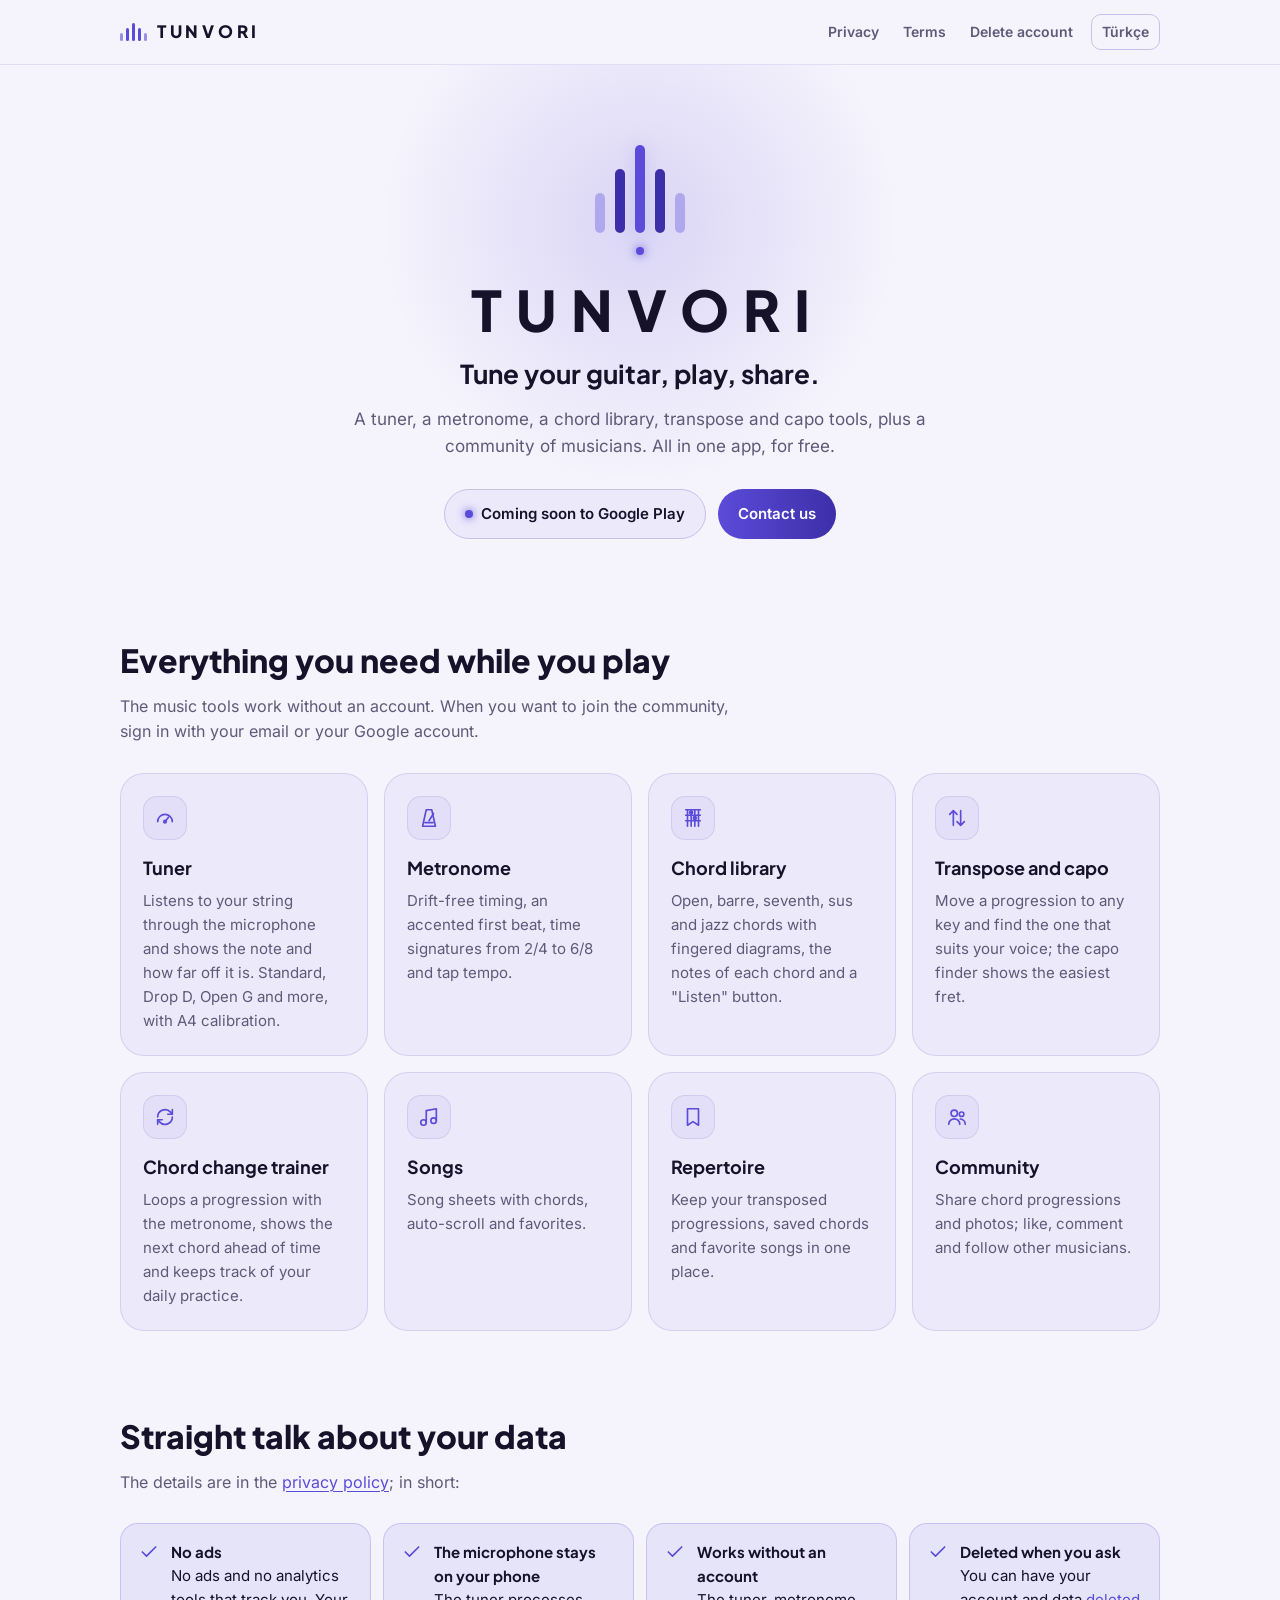
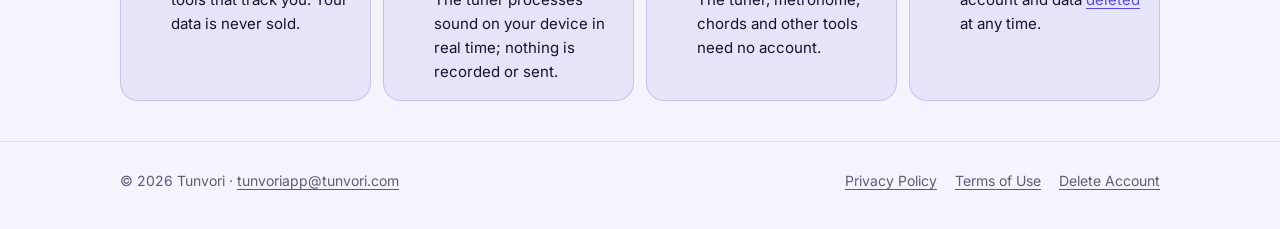
==== en/index.html @ ed009154 "tunvori.com web sitesini ekle (TR + EN) - Ana sayfa, Gizlilik Politikası ve KVKK Aydınlatma Metni, K" ====
<!doctype html>
<html lang="en">
<head>
  <meta charset="utf-8">
  <meta name="viewport" content="width=device-width, initial-scale=1">
  <title>Tunvori — Tune your guitar, play, share</title>
  <meta name="description" content="Tunvori is a free guitar app that brings a tuner, metronome, chord library, transpose and capo tools and a community of musicians together.">
  <link rel="icon" href="/assets/favicon.svg" type="image/svg+xml">
  <link rel="alternate" hreflang="tr" href="https://tunvori.com/">
  <link rel="alternate" hreflang="en" href="https://tunvori.com/en/">
  <link rel="stylesheet" href="/assets/site.css">
</head>
<body>
  <header class="topbar">
    <div class="wrap">
      <a class="brand" href="/en/" aria-label="Tunvori home">
        <span class="brand-mark" aria-hidden="true"><span></span><span></span><span></span><span></span><span></span></span>
        <span class="brand-word">TUNVORI</span>
      </a>
      <nav class="nav" aria-label="Site">
        <a href="/en/privacy">Privacy</a>
        <a href="/en/terms">Terms</a>
        <a href="/en/delete-account">Delete account</a>
        <a class="lang" href="/" hreflang="tr" lang="tr">Türkçe</a>
      </nav>
    </div>
  </header>

  <main>
    <section class="hero">
      <div class="wrap">
        <div class="mark" aria-hidden="true">
          <span class="outer"></span><span class="side"></span><span class="mid"></span><span class="side"></span><span class="outer"></span>
        </div>
        <div class="mark-dot" aria-hidden="true"></div>
        <h1 class="wordmark">TUNVORI</h1>
        <p class="tagline">Tune your guitar, play, share.</p>
        <p class="lead">A tuner, a metronome, a chord library, transpose and capo tools, plus a community of musicians. All in one app, for free.</p>
        <div class="actions">
          <span class="pill soon"><span class="dot" aria-hidden="true"></span>Coming soon to Google Play</span>
          <a class="pill primary" href="mailto:tunvoriapp@tunvori.com">Contact us</a>
        </div>
      </div>
    </section>

    <section aria-labelledby="features">
      <div class="wrap">
        <h2 class="section-title" id="features">Everything you need while you play</h2>
        <p class="section-lead">The music tools work without an account. When you want to join the community, sign in with your email or your Google account.</p>
        <div class="grid">
          <article class="card">
            <div class="icon" aria-hidden="true"><svg viewBox="0 0 24 24" fill="none" stroke="currentColor" stroke-width="1.8" stroke-linecap="round" stroke-linejoin="round"><path d="M4 16a8 8 0 0 1 16 0"/><path d="M12 16l4-5"/><circle cx="12" cy="16" r="1.4"/></svg></div>
            <h3>Tuner</h3>
            <p>Listens to your string through the microphone and shows the note and how far off it is. Standard, Drop D, Open G and more, with A4 calibration.</p>
          </article>
          <article class="card">
            <div class="icon" aria-hidden="true"><svg viewBox="0 0 24 24" fill="none" stroke="currentColor" stroke-width="1.8" stroke-linecap="round" stroke-linejoin="round"><path d="M9 3h6l4 18H5z"/><path d="M12 15l5-8"/><path d="M7.5 17h9"/></svg></div>
            <h3>Metronome</h3>
            <p>Drift-free timing, an accented first beat, time signatures from 2/4 to 6/8 and tap tempo.</p>
          </article>
          <article class="card">
            <div class="icon" aria-hidden="true"><svg viewBox="0 0 24 24" fill="none" stroke="currentColor" stroke-width="1.8" stroke-linecap="round" stroke-linejoin="round"><path d="M6 3v18M10 3v18M14 3v18M18 3v18"/><path d="M4 3h16M4 9h16M4 15h16"/><circle cx="10" cy="6" r="1.6" fill="currentColor"/><circle cx="14" cy="12" r="1.6" fill="currentColor"/></svg></div>
            <h3>Chord library</h3>
            <p>Open, barre, seventh, sus and jazz chords with fingered diagrams, the notes of each chord and a "Listen" button.</p>
          </article>
          <article class="card">
            <div class="icon" aria-hidden="true"><svg viewBox="0 0 24 24" fill="none" stroke="currentColor" stroke-width="1.8" stroke-linecap="round" stroke-linejoin="round"><path d="M8 20V4M8 4L4 8M8 4l4 4"/><path d="M16 4v16M16 20l-4-4M16 20l4-4"/></svg></div>
            <h3>Transpose and capo</h3>
            <p>Move a progression to any key and find the one that suits your voice; the capo finder shows the easiest fret.</p>
          </article>
          <article class="card">
            <div class="icon" aria-hidden="true"><svg viewBox="0 0 24 24" fill="none" stroke="currentColor" stroke-width="1.8" stroke-linecap="round" stroke-linejoin="round"><path d="M4 12a8 8 0 0 1 14-5.3L20 9"/><path d="M20 4v5h-5"/><path d="M20 12a8 8 0 0 1-14 5.3L4 15"/><path d="M4 20v-5h5"/></svg></div>
            <h3>Chord change trainer</h3>
            <p>Loops a progression with the metronome, shows the next chord ahead of time and keeps track of your daily practice.</p>
          </article>
          <article class="card">
            <div class="icon" aria-hidden="true"><svg viewBox="0 0 24 24" fill="none" stroke="currentColor" stroke-width="1.8" stroke-linecap="round" stroke-linejoin="round"><path d="M9 18V5l11-2v13"/><circle cx="6" cy="18" r="3"/><circle cx="17" cy="16" r="3"/></svg></div>
            <h3>Songs</h3>
            <p>Song sheets with chords, auto-scroll and favorites.</p>
          </article>
          <article class="card">
            <div class="icon" aria-hidden="true"><svg viewBox="0 0 24 24" fill="none" stroke="currentColor" stroke-width="1.8" stroke-linecap="round" stroke-linejoin="round"><path d="M6 3h12v18l-6-4-6 4z"/></svg></div>
            <h3>Repertoire</h3>
            <p>Keep your transposed progressions, saved chords and favorite songs in one place.</p>
          </article>
          <article class="card">
            <div class="icon" aria-hidden="true"><svg viewBox="0 0 24 24" fill="none" stroke="currentColor" stroke-width="1.8" stroke-linecap="round" stroke-linejoin="round"><circle cx="9" cy="8" r="3.5"/><path d="M3 20c0-3.3 2.7-6 6-6s6 2.7 6 6"/><circle cx="17" cy="9" r="2.5"/><path d="M15.5 14.2c3 .2 5.5 2.6 5.5 5.8"/></svg></div>
            <h3>Community</h3>
            <p>Share chord progressions and photos; like, comment and follow other musicians.</p>
          </article>
        </div>
      </div>
    </section>

    <section aria-labelledby="promise">
      <div class="wrap">
        <h2 class="section-title" id="promise">Straight talk about your data</h2>
        <p class="section-lead">The details are in the <a href="/en/privacy">privacy policy</a>; in short:</p>
        <div class="promises">
          <div class="promise">
            <svg viewBox="0 0 24 24" fill="none" stroke="currentColor" stroke-width="2" stroke-linecap="round" stroke-linejoin="round" aria-hidden="true"><path d="M20 6L9 17l-5-5"/></svg>
            <p><strong>No ads</strong>No ads and no analytics tools that track you. Your data is never sold.</p>
          </div>
          <div class="promise">
            <svg viewBox="0 0 24 24" fill="none" stroke="currentColor" stroke-width="2" stroke-linecap="round" stroke-linejoin="round" aria-hidden="true"><path d="M20 6L9 17l-5-5"/></svg>
            <p><strong>The microphone stays on your phone</strong>The tuner processes sound on your device in real time; nothing is recorded or sent.</p>
          </div>
          <div class="promise">
            <svg viewBox="0 0 24 24" fill="none" stroke="currentColor" stroke-width="2" stroke-linecap="round" stroke-linejoin="round" aria-hidden="true"><path d="M20 6L9 17l-5-5"/></svg>
            <p><strong>Works without an account</strong>The tuner, metronome, chords and other tools need no account.</p>
          </div>
          <div class="promise">
            <svg viewBox="0 0 24 24" fill="none" stroke="currentColor" stroke-width="2" stroke-linecap="round" stroke-linejoin="round" aria-hidden="true"><path d="M20 6L9 17l-5-5"/></svg>
            <p><strong>Deleted when you ask</strong>You can have your account and data <a href="/en/delete-account">deleted</a> at any time.</p>
          </div>
        </div>
      </div>
    </section>
  </main>

  <footer class="footer">
    <div class="wrap">
      <span>© 2026 Tunvori · <a href="mailto:tunvoriapp@tunvori.com">tunvoriapp@tunvori.com</a></span>
      <nav aria-label="Legal">
        <a href="/en/privacy">Privacy Policy</a>
        <a href="/en/terms">Terms of Use</a>
        <a href="/en/delete-account">Delete Account</a>
      </nav>
    </div>
  </footer>
</body>
</html>
---- assets/site.css ----
/* Tunvori web sitesi — uygulamanın Midnight Indigo paleti ve yazı tipleri (Plus Jakarta Sans + Inter). */

@font-face {
  font-family: "Inter";
  src: url("fonts/inter_regular.ttf") format("truetype");
  font-weight: 400;
  font-display: swap;
}
@font-face {
  font-family: "Inter";
  src: url("fonts/inter_semibold.ttf") format("truetype");
  font-weight: 600;
  font-display: swap;
}
@font-face {
  font-family: "Plus Jakarta Sans";
  src: url("fonts/plus_jakarta_sans_bold.ttf") format("truetype");
  font-weight: 700;
  font-display: swap;
}
@font-face {
  font-family: "Plus Jakarta Sans";
  src: url("fonts/plus_jakarta_sans_extrabold.ttf") format("truetype");
  font-weight: 800;
  font-display: swap;
}

:root {
  color-scheme: light dark;
  --bg: #f5f3fc;
  --surface: #ece9fa;
  --surface-high: #e3dff8;
  --text: #16122a;
  --muted: #5f5a78;
  --outline: #c7c0ea;
  --accent: #5b4bd9;
  --accent-deep: #3d2fa8;
  --on-accent: #ffffff;
  --bar-outer: rgba(91, 75, 217, 0.35);
  --bar-mid: #3d2fa8;
  --glow: rgba(91, 75, 217, 0.18);
  --headline: "Plus Jakarta Sans", "Inter", system-ui, sans-serif;
  --body: "Inter", system-ui, -apple-system, "Segoe UI", sans-serif;
  --radius: 24px;
  --max: 1080px;
}

@media (prefers-color-scheme: dark) {
  :root {
    --bg: #0d0b18;
    --surface: #1b162e;
    --surface-high: #231d3a;
    --text: #f3f1fa;
    --muted: #a49dc2;
    --outline: #3d3466;
    --accent: #8b7bf0;
    --accent-deep: #6c5ce7;
    --on-accent: #0d0b18;
    --bar-outer: rgba(165, 159, 194, 0.4);
    --bar-mid: #f3f1fa;
    --glow: rgba(139, 123, 240, 0.22);
  }
}

* { box-sizing: border-box; }

html { -webkit-text-size-adjust: 100%; }

body {
  margin: 0;
  background: var(--bg);
  color: var(--text);
  font-family: var(--body);
  font-size: 16px;
  line-height: 1.6;
  -webkit-font-smoothing: antialiased;
}

a { color: var(--accent); text-decoration-thickness: 1px; text-underline-offset: 3px; }
a:hover { text-decoration-thickness: 2px; }
a:focus-visible, .chip:focus-visible { outline: 2px solid var(--accent); outline-offset: 3px; border-radius: 6px; }

.wrap { width: 100%; max-width: var(--max); margin: 0 auto; padding: 0 20px; }

/* --- Üst bar --- */
.topbar {
  position: sticky;
  top: 0;
  z-index: 10;
  background: color-mix(in srgb, var(--bg) 88%, transparent);
  backdrop-filter: blur(12px);
  -webkit-backdrop-filter: blur(12px);
  border-bottom: 1px solid color-mix(in srgb, var(--outline) 45%, transparent);
}
.topbar .wrap { display: flex; align-items: center; justify-content: space-between; gap: 16px; height: 64px; }

.brand { display: inline-flex; align-items: center; gap: 10px; color: var(--text); text-decoration: none; }
.brand-word { font-family: var(--headline); font-weight: 800; font-size: 17px; letter-spacing: 0.22em; }
.brand-mark { display: flex; align-items: flex-end; gap: 3px; height: 18px; }
.brand-mark span { display: block; width: 3px; border-radius: 3px; background: var(--accent); }
.brand-mark span:nth-child(1), .brand-mark span:nth-child(5) { height: 8px; opacity: 0.6; }
.brand-mark span:nth-child(2), .brand-mark span:nth-child(4) { height: 13px; }
.brand-mark span:nth-child(3) { height: 18px; }

.nav { display: flex; align-items: center; gap: 4px; flex-wrap: wrap; justify-content: flex-end; }
.nav a { color: var(--muted); text-decoration: none; font-size: 14px; font-weight: 600; padding: 8px 10px; border-radius: 10px; }
.nav a:hover { color: var(--text); background: var(--surface); }
.nav a[aria-current="page"] { color: var(--text); }
.nav .lang { border: 1px solid var(--outline); padding: 6px 10px; margin-left: 4px; }

/* --- Giriş bölümü --- */
.hero { position: relative; overflow: hidden; padding: 72px 0 56px; text-align: center; }
.hero::before {
  content: "";
  position: absolute;
  inset: -120px 0 auto 50%;
  width: 560px;
  height: 560px;
  transform: translateX(-50%);
  background: radial-gradient(circle, var(--glow) 0%, transparent 65%);
  pointer-events: none;
}
.hero > .wrap { position: relative; }

.mark { display: flex; align-items: flex-end; justify-content: center; gap: 10px; height: 96px; margin-bottom: 14px; }
.mark span { display: block; width: 10px; border-radius: 10px; transform-origin: bottom; }
.mark .outer { height: 40px; background: var(--bar-outer); }
.mark .side { height: 64px; background: var(--bar-mid); animation: vibe 2.8s ease-in-out infinite; }
.mark .mid { height: 88px; background: var(--accent); box-shadow: 0 0 18px var(--glow); animation: vibe 3.2s ease-in-out infinite; }
.mark-dot { width: 8px; height: 8px; margin: 0 auto 24px; border-radius: 50%; background: var(--accent); box-shadow: 0 0 10px var(--accent); }

@keyframes vibe {
  0%, 100% { transform: scaleY(1); }
  50% { transform: scaleY(1.1); }
}
@media (prefers-reduced-motion: reduce) {
  .mark span { animation: none; }
}

.wordmark {
  margin: 0 0 12px;
  font-family: var(--headline);
  font-weight: 800;
  font-size: clamp(36px, 8vw, 56px);
  letter-spacing: 0.25em;
  padding-left: 0.25em;
  line-height: 1.1;
}
.tagline { margin: 0 0 12px; font-family: var(--headline); font-weight: 700; font-size: clamp(20px, 4vw, 26px); }
.lead { max-width: 620px; margin: 0 auto 28px; color: var(--muted); font-size: 17px; }

.actions { display: flex; flex-wrap: wrap; justify-content: center; gap: 12px; }
.pill {
  display: inline-flex;
  align-items: center;
  gap: 8px;
  padding: 12px 20px;
  border-radius: 999px;
  font-weight: 600;
  font-size: 15px;
  text-decoration: none;
}
.pill.soon { background: var(--surface); border: 1px solid var(--outline); color: var(--text); }
.pill.soon .dot { width: 8px; height: 8px; border-radius: 50%; background: var(--accent); box-shadow: 0 0 8px var(--accent); }
.pill.primary { background: linear-gradient(90deg, var(--accent), var(--accent-deep)); color: var(--on-accent); }

/* --- Bölümler --- */
section { padding: 40px 0; }
.section-title { margin: 0 0 8px; font-family: var(--headline); font-weight: 800; font-size: clamp(24px, 4vw, 32px); }
.section-lead { margin: 0 0 28px; color: var(--muted); max-width: 640px; }

.grid { display: grid; grid-template-columns: 1fr; gap: 16px; }
@media (min-width: 560px) { .grid { grid-template-columns: repeat(2, 1fr); } }
@media (min-width: 960px) { .grid { grid-template-columns: repeat(4, 1fr); } }
.card {
  background: var(--surface);
  border: 1px solid color-mix(in srgb, var(--outline) 60%, transparent);
  border-radius: var(--radius);
  padding: 22px;
}
.card h3 { margin: 14px 0 6px; font-family: var(--headline); font-weight: 700; font-size: 18px; }
.card p { margin: 0; color: var(--muted); font-size: 15px; }
.icon {
  display: grid;
  place-items: center;
  width: 44px;
  height: 44px;
  border-radius: 14px;
  background: var(--surface-high);
  border: 1px solid color-mix(in srgb, var(--outline) 60%, transparent);
  color: var(--accent);
}
.icon svg { width: 22px; height: 22px; }

.promises { display: grid; grid-template-columns: 1fr; gap: 12px; }
@media (min-width: 560px) { .promises { grid-template-columns: repeat(2, 1fr); } }
@media (min-width: 1000px) { .promises { grid-template-columns: repeat(4, 1fr); } }
.promise { display: flex; gap: 12px; align-items: flex-start; padding: 16px 18px; border-radius: 18px; background: color-mix(in srgb, var(--accent) 9%, transparent); border: 1px solid color-mix(in srgb, var(--accent) 22%, transparent); }
.promise svg { flex: none; width: 20px; height: 20px; margin-top: 2px; color: var(--accent); }
.promise p { margin: 0; font-size: 15px; }
.promise strong { display: block; font-family: var(--headline); }

/* --- Hukuki sayfalar --- */
.doc { max-width: 760px; margin: 0 auto; padding: 48px 20px 64px; }
.doc h1 { margin: 0 0 8px; font-family: var(--headline); font-weight: 800; font-size: clamp(28px, 5vw, 38px); line-height: 1.2; }
.doc .meta { margin: 0 0 28px; color: var(--muted); font-size: 14px; }
.doc h2 { margin: 36px 0 10px; font-family: var(--headline); font-weight: 700; font-size: 21px; }
.doc h3 { margin: 22px 0 6px; font-size: 16px; font-weight: 600; }
.doc p, .doc li { color: color-mix(in srgb, var(--text) 88%, var(--muted)); }
.doc ul, .doc ol { padding-left: 22px; }
.doc li { margin: 6px 0; }
.note {
  margin: 20px 0;
  padding: 16px 18px;
  border-radius: 18px;
  background: var(--surface);
  border: 1px solid color-mix(in srgb, var(--outline) 60%, transparent);
}
.note p { margin: 0; }
.note p + p { margin-top: 8px; }
.doc .steps { counter-reset: step; list-style: none; padding: 0; }
.steps li { counter-increment: step; position: relative; padding-left: 44px; margin: 14px 0; }
.steps li::before {
  content: counter(step);
  position: absolute;
  left: 0;
  top: 0;
  width: 30px;
  height: 30px;
  border-radius: 50%;
  display: grid;
  place-items: center;
  background: var(--accent);
  color: var(--on-accent);
  font-weight: 600;
  font-size: 14px;
}
.table-wrap { overflow-x: auto; }
table { width: 100%; border-collapse: collapse; font-size: 15px; }
th, td { text-align: left; vertical-align: top; padding: 10px 12px; border-bottom: 1px solid color-mix(in srgb, var(--outline) 60%, transparent); }
th { font-family: var(--headline); font-weight: 700; }

/* --- Alt bilgi --- */
.footer { border-top: 1px solid color-mix(in srgb, var(--outline) 45%, transparent); padding: 28px 0 36px; color: var(--muted); font-size: 14px; }
.footer .wrap { display: flex; flex-wrap: wrap; gap: 12px 24px; align-items: center; justify-content: space-between; }
.footer nav { display: flex; flex-wrap: wrap; gap: 8px 18px; }
.footer a { color: var(--muted); }
.footer a:hover { color: var(--text); }

@media (max-width: 560px) {
  .topbar .wrap { height: auto; padding-top: 10px; padding-bottom: 10px; flex-wrap: wrap; }
  .nav a { padding: 6px 8px; font-size: 13px; }
  .hero { padding: 48px 0 40px; }
}
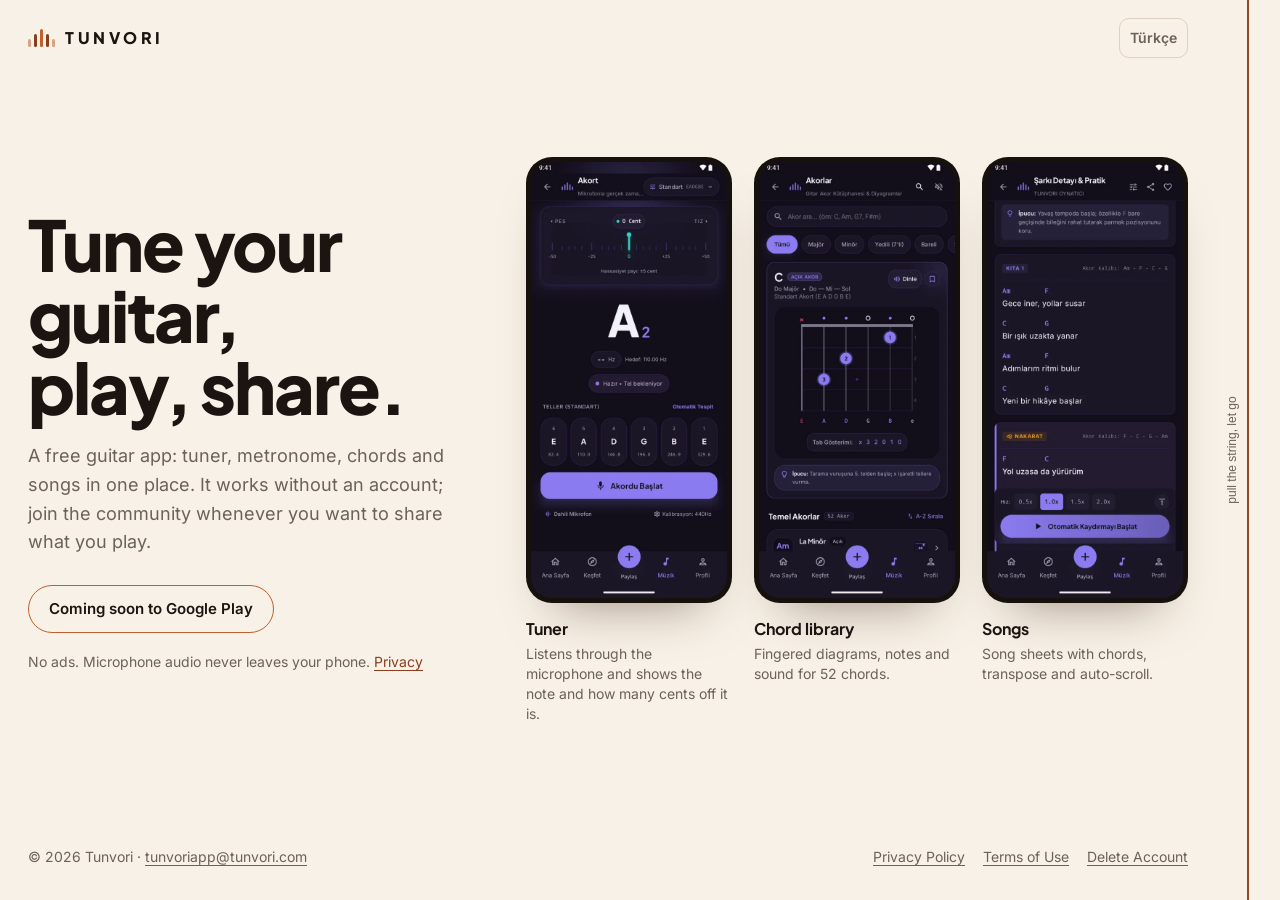
==== commit bfc631aa: "Siteyi güncelle: sade ana sayfa ve gitar teli tema anahtarı" ====
--- a/en/index.html
+++ b/en/index.html
@@ -4,118 +4,54 @@
   <meta charset="utf-8">
   <meta name="viewport" content="width=device-width, initial-scale=1">
   <title>Tunvori — Tune your guitar, play, share</title>
-  <meta name="description" content="Tunvori is a free guitar app that brings a tuner, metronome, chord library, transpose and capo tools and a community of musicians together.">
+  <meta name="description" content="Tunvori is a free guitar app that brings a tuner, metronome, chord library and songs together with a community of musicians.">
+  <meta name="theme-color" content="#f7f1e7">
   <link rel="icon" href="/assets/favicon.svg" type="image/svg+xml">
   <link rel="alternate" hreflang="tr" href="https://tunvori.com/">
   <link rel="alternate" hreflang="en" href="https://tunvori.com/en/">
   <link rel="stylesheet" href="/assets/site.css">
+  <script src="/assets/site.js"></script>
 </head>
-<body>
+<body class="home">
   <header class="topbar">
     <div class="wrap">
       <a class="brand" href="/en/" aria-label="Tunvori home">
         <span class="brand-mark" aria-hidden="true"><span></span><span></span><span></span><span></span><span></span></span>
         <span class="brand-word">TUNVORI</span>
       </a>
-      <nav class="nav" aria-label="Site">
-        <a href="/en/privacy">Privacy</a>
-        <a href="/en/terms">Terms</a>
-        <a href="/en/delete-account">Delete account</a>
+      <nav class="nav" aria-label="Language">
         <a class="lang" href="/" hreflang="tr" lang="tr">Türkçe</a>
       </nav>
     </div>
   </header>
 
   <main>
-    <section class="hero">
-      <div class="wrap">
-        <div class="mark" aria-hidden="true">
-          <span class="outer"></span><span class="side"></span><span class="mid"></span><span class="side"></span><span class="outer"></span>
-        </div>
-        <div class="mark-dot" aria-hidden="true"></div>
-        <h1 class="wordmark">TUNVORI</h1>
-        <p class="tagline">Tune your guitar, play, share.</p>
-        <p class="lead">A tuner, a metronome, a chord library, transpose and capo tools, plus a community of musicians. All in one app, for free.</p>
-        <div class="actions">
-          <span class="pill soon"><span class="dot" aria-hidden="true"></span>Coming soon to Google Play</span>
-          <a class="pill primary" href="mailto:tunvoriapp@tunvori.com">Contact us</a>
-        </div>
+    <div class="wrap hero">
+      <div>
+        <h1>Tune your guitar, play, share.</h1>
+        <p class="lead">A free guitar app: tuner, metronome, chords and songs in one place. It works without an account; join the community whenever you want to share what you play.</p>
+        <p class="soon">Coming soon to Google Play</p>
+        <p class="fine">No ads. Microphone audio never leaves your phone. <a href="/en/privacy">Privacy</a></p>
       </div>
-    </section>
 
-    <section aria-labelledby="features">
-      <div class="wrap">
-        <h2 class="section-title" id="features">Everything you need while you play</h2>
-        <p class="section-lead">The music tools work without an account. When you want to join the community, sign in with your email or your Google account.</p>
-        <div class="grid">
-          <article class="card">
-            <div class="icon" aria-hidden="true"><svg viewBox="0 0 24 24" fill="none" stroke="currentColor" stroke-width="1.8" stroke-linecap="round" stroke-linejoin="round"><path d="M4 16a8 8 0 0 1 16 0"/><path d="M12 16l4-5"/><circle cx="12" cy="16" r="1.4"/></svg></div>
-            <h3>Tuner</h3>
-            <p>Listens to your string through the microphone and shows the note and how far off it is. Standard, Drop D, Open G and more, with A4 calibration.</p>
-          </article>
-          <article class="card">
-            <div class="icon" aria-hidden="true"><svg viewBox="0 0 24 24" fill="none" stroke="currentColor" stroke-width="1.8" stroke-linecap="round" stroke-linejoin="round"><path d="M9 3h6l4 18H5z"/><path d="M12 15l5-8"/><path d="M7.5 17h9"/></svg></div>
-            <h3>Metronome</h3>
-            <p>Drift-free timing, an accented first beat, time signatures from 2/4 to 6/8 and tap tempo.</p>
-          </article>
-          <article class="card">
-            <div class="icon" aria-hidden="true"><svg viewBox="0 0 24 24" fill="none" stroke="currentColor" stroke-width="1.8" stroke-linecap="round" stroke-linejoin="round"><path d="M6 3v18M10 3v18M14 3v18M18 3v18"/><path d="M4 3h16M4 9h16M4 15h16"/><circle cx="10" cy="6" r="1.6" fill="currentColor"/><circle cx="14" cy="12" r="1.6" fill="currentColor"/></svg></div>
-            <h3>Chord library</h3>
-            <p>Open, barre, seventh, sus and jazz chords with fingered diagrams, the notes of each chord and a "Listen" button.</p>
-          </article>
-          <article class="card">
-            <div class="icon" aria-hidden="true"><svg viewBox="0 0 24 24" fill="none" stroke="currentColor" stroke-width="1.8" stroke-linecap="round" stroke-linejoin="round"><path d="M8 20V4M8 4L4 8M8 4l4 4"/><path d="M16 4v16M16 20l-4-4M16 20l4-4"/></svg></div>
-            <h3>Transpose and capo</h3>
-            <p>Move a progression to any key and find the one that suits your voice; the capo finder shows the easiest fret.</p>
-          </article>
-          <article class="card">
-            <div class="icon" aria-hidden="true"><svg viewBox="0 0 24 24" fill="none" stroke="currentColor" stroke-width="1.8" stroke-linecap="round" stroke-linejoin="round"><path d="M4 12a8 8 0 0 1 14-5.3L20 9"/><path d="M20 4v5h-5"/><path d="M20 12a8 8 0 0 1-14 5.3L4 15"/><path d="M4 20v-5h5"/></svg></div>
-            <h3>Chord change trainer</h3>
-            <p>Loops a progression with the metronome, shows the next chord ahead of time and keeps track of your daily practice.</p>
-          </article>
-          <article class="card">
-            <div class="icon" aria-hidden="true"><svg viewBox="0 0 24 24" fill="none" stroke="currentColor" stroke-width="1.8" stroke-linecap="round" stroke-linejoin="round"><path d="M9 18V5l11-2v13"/><circle cx="6" cy="18" r="3"/><circle cx="17" cy="16" r="3"/></svg></div>
-            <h3>Songs</h3>
-            <p>Song sheets with chords, auto-scroll and favorites.</p>
-          </article>
-          <article class="card">
-            <div class="icon" aria-hidden="true"><svg viewBox="0 0 24 24" fill="none" stroke="currentColor" stroke-width="1.8" stroke-linecap="round" stroke-linejoin="round"><path d="M6 3h12v18l-6-4-6 4z"/></svg></div>
-            <h3>Repertoire</h3>
-            <p>Keep your transposed progressions, saved chords and favorite songs in one place.</p>
-          </article>
-          <article class="card">
-            <div class="icon" aria-hidden="true"><svg viewBox="0 0 24 24" fill="none" stroke="currentColor" stroke-width="1.8" stroke-linecap="round" stroke-linejoin="round"><circle cx="9" cy="8" r="3.5"/><path d="M3 20c0-3.3 2.7-6 6-6s6 2.7 6 6"/><circle cx="17" cy="9" r="2.5"/><path d="M15.5 14.2c3 .2 5.5 2.6 5.5 5.8"/></svg></div>
-            <h3>Community</h3>
-            <p>Share chord progressions and photos; like, comment and follow other musicians.</p>
-          </article>
-        </div>
-      </div>
-    </section>
-
-    <section aria-labelledby="promise">
-      <div class="wrap">
-        <h2 class="section-title" id="promise">Straight talk about your data</h2>
-        <p class="section-lead">The details are in the <a href="/en/privacy">privacy policy</a>; in short:</p>
-        <div class="promises">
-          <div class="promise">
-            <svg viewBox="0 0 24 24" fill="none" stroke="currentColor" stroke-width="2" stroke-linecap="round" stroke-linejoin="round" aria-hidden="true"><path d="M20 6L9 17l-5-5"/></svg>
-            <p><strong>No ads</strong>No ads and no analytics tools that track you. Your data is never sold.</p>
-          </div>
-          <div class="promise">
-            <svg viewBox="0 0 24 24" fill="none" stroke="currentColor" stroke-width="2" stroke-linecap="round" stroke-linejoin="round" aria-hidden="true"><path d="M20 6L9 17l-5-5"/></svg>
-            <p><strong>The microphone stays on your phone</strong>The tuner processes sound on your device in real time; nothing is recorded or sent.</p>
-          </div>
-          <div class="promise">
-            <svg viewBox="0 0 24 24" fill="none" stroke="currentColor" stroke-width="2" stroke-linecap="round" stroke-linejoin="round" aria-hidden="true"><path d="M20 6L9 17l-5-5"/></svg>
-            <p><strong>Works without an account</strong>The tuner, metronome, chords and other tools need no account.</p>
-          </div>
-          <div class="promise">
-            <svg viewBox="0 0 24 24" fill="none" stroke="currentColor" stroke-width="2" stroke-linecap="round" stroke-linejoin="round" aria-hidden="true"><path d="M20 6L9 17l-5-5"/></svg>
-            <p><strong>Deleted when you ask</strong>You can have your account and data <a href="/en/delete-account">deleted</a> at any time.</p>
-          </div>
-        </div>
-      </div>
-    </section>
+      <ul class="shots" aria-label="Features">
+        <li class="shot">
+          <div class="phone"><img src="/assets/screens/tuner.webp" width="540" height="1200" alt="Tunvori tuner screen: the note A2 on a ±50 cent scale"></div>
+          <h2>Tuner</h2>
+          <p>Listens through the microphone and shows the note and how many cents off it is.</p>
+        </li>
+        <li class="shot">
+          <div class="phone"><img src="/assets/screens/chords.webp" width="540" height="1200" alt="Tunvori chord library: the fingering diagram of C major"></div>
+          <h2>Chord library</h2>
+          <p>Fingered diagrams, notes and sound for 52 chords.</p>
+        </li>
+        <li class="shot">
+          <div class="phone"><img src="/assets/screens/song.webp" width="540" height="1200" alt="Tunvori song sheet: chords above the lyrics and auto-scroll"></div>
+          <h2>Songs</h2>
+          <p>Song sheets with chords, transpose and auto-scroll.</p>
+        </li>
+      </ul>
+    </div>
   </main>
 
   <footer class="footer">
--- a/assets/site.css
+++ b/assets/site.css
@@ -1,4 +1,5 @@
-/* Tunvori web sitesi — uygulamanın Midnight Indigo paleti ve yazı tipleri (Plus Jakarta Sans + Inter). */
+/* Tunvori web sitesi: uygulamanın Sunburst (açık) ve Midnight Indigo (koyu) paletleri,
+   Plus Jakarta Sans (başlık) ve Inter (metin). Değerler theme/TunvoriPalette.kt ile aynıdır. */
 
 @font-face {
   font-family: "Inter";
@@ -25,41 +26,69 @@
   font-display: swap;
 }
 
+/* Sunburst açık */
 :root {
-  color-scheme: light dark;
-  --bg: #f5f3fc;
-  --surface: #ece9fa;
-  --surface-high: #e3dff8;
-  --text: #16122a;
-  --muted: #5f5a78;
-  --outline: #c7c0ea;
-  --accent: #5b4bd9;
-  --accent-deep: #3d2fa8;
-  --on-accent: #ffffff;
-  --bar-outer: rgba(91, 75, 217, 0.35);
-  --bar-mid: #3d2fa8;
-  --glow: rgba(91, 75, 217, 0.18);
+  color-scheme: light;
+  --bg: #f7f1e7;
+  --surface: #efe8dc;
+  --surface-high: #e7dfd1;
+  --text: #1c1410;
+  --muted: #6b6258;
+  --line: #ddd2bf;
+  --accent: #c1602c;
+  --accent-deep: #8a3f1c;
+  --on-accent: #fffdf9;
+  --link: #8a3f1c;
+  --bar-mid: #8a3f1c;
+  --string: #8a4a26;
+  --frame: #17110d;
+  --frame-shadow: 0 30px 50px -30px rgba(70, 38, 18, 0.5);
   --headline: "Plus Jakarta Sans", "Inter", system-ui, sans-serif;
   --body: "Inter", system-ui, -apple-system, "Segoe UI", sans-serif;
-  --radius: 24px;
-  --max: 1080px;
-}
-
+  --max: 1200px;
+  --zone: 64px;
+}
+
+/* Midnight Indigo koyu: sistem koyuysa (seçim yapılmadıysa) ya da kullanıcı seçtiyse */
 @media (prefers-color-scheme: dark) {
-  :root {
-    --bg: #0d0b18;
-    --surface: #1b162e;
-    --surface-high: #231d3a;
+  :root:not([data-theme="light"]) {
+    color-scheme: dark;
+    --bg: #120e1a;
+    --surface: #1b1626;
+    --surface-high: #231d31;
     --text: #f3f1fa;
-    --muted: #a49dc2;
-    --outline: #3d3466;
+    --muted: #a9a4ba;
+    --line: #2c2541;
     --accent: #8b7bf0;
-    --accent-deep: #6c5ce7;
-    --on-accent: #0d0b18;
-    --bar-outer: rgba(165, 159, 194, 0.4);
+    --accent-deep: #4b3fa0;
+    --on-accent: #120e1a;
+    --link: #a99df5;
     --bar-mid: #f3f1fa;
-    --glow: rgba(139, 123, 240, 0.22);
+    --string: #cbc4e6;
+    --frame: #050409;
+    --frame-shadow: 0 0 0 1px rgba(243, 241, 250, 0.07);
   }
+}
+:root[data-theme="dark"] {
+  color-scheme: dark;
+  --bg: #120e1a;
+  --surface: #1b1626;
+  --surface-high: #231d31;
+  --text: #f3f1fa;
+  --muted: #a9a4ba;
+  --line: #2c2541;
+  --accent: #8b7bf0;
+  --accent-deep: #4b3fa0;
+  --on-accent: #120e1a;
+  --link: #a99df5;
+  --bar-mid: #f3f1fa;
+  --string: #cbc4e6;
+  --frame: #050409;
+  --frame-shadow: 0 0 0 1px rgba(243, 241, 250, 0.07);
+}
+
+@media (max-width: 640px) {
+  :root { --zone: 44px; }
 }
 
 * { box-sizing: border-box; }
@@ -76,133 +105,109 @@
   -webkit-font-smoothing: antialiased;
 }
 
-a { color: var(--accent); text-decoration-thickness: 1px; text-underline-offset: 3px; }
+/* Gitar teli sağ kenarda durur; içerik onun altına girmez. */
+.js body { padding-right: var(--zone); }
+
+/* Tema değişirken renkler yumuşakça geçer (site.js sınıfı kısa süreliğine ekler). */
+.theme-shift body,
+.theme-shift body * {
+  transition: background-color 0.5s ease, color 0.5s ease, border-color 0.5s ease, stroke 0.5s ease, box-shadow 0.5s ease;
+}
+
+::selection { background: color-mix(in srgb, var(--accent) 30%, transparent); }
+
+a { color: var(--link); text-decoration-thickness: 1px; text-underline-offset: 3px; }
 a:hover { text-decoration-thickness: 2px; }
-a:focus-visible, .chip:focus-visible { outline: 2px solid var(--accent); outline-offset: 3px; border-radius: 6px; }
+a:focus-visible { outline: 2px solid var(--accent); outline-offset: 3px; border-radius: 6px; }
 
 .wrap { width: 100%; max-width: var(--max); margin: 0 auto; padding: 0 20px; }
 
 /* --- Üst bar --- */
-.topbar {
-  position: sticky;
-  top: 0;
-  z-index: 10;
-  background: color-mix(in srgb, var(--bg) 88%, transparent);
-  backdrop-filter: blur(12px);
-  -webkit-backdrop-filter: blur(12px);
-  border-bottom: 1px solid color-mix(in srgb, var(--outline) 45%, transparent);
-}
-.topbar .wrap { display: flex; align-items: center; justify-content: space-between; gap: 16px; height: 64px; }
+.topbar .wrap { display: flex; align-items: center; justify-content: space-between; gap: 16px; min-height: 76px; }
 
 .brand { display: inline-flex; align-items: center; gap: 10px; color: var(--text); text-decoration: none; }
-.brand-word { font-family: var(--headline); font-weight: 800; font-size: 17px; letter-spacing: 0.22em; }
+.brand-word { font-family: var(--headline); font-weight: 800; font-size: 16px; letter-spacing: 0.22em; }
 .brand-mark { display: flex; align-items: flex-end; gap: 3px; height: 18px; }
 .brand-mark span { display: block; width: 3px; border-radius: 3px; background: var(--accent); }
-.brand-mark span:nth-child(1), .brand-mark span:nth-child(5) { height: 8px; opacity: 0.6; }
-.brand-mark span:nth-child(2), .brand-mark span:nth-child(4) { height: 13px; }
+.brand-mark span:nth-child(1), .brand-mark span:nth-child(5) { height: 8px; opacity: 0.55; }
+.brand-mark span:nth-child(2), .brand-mark span:nth-child(4) { height: 13px; background: var(--bar-mid); }
 .brand-mark span:nth-child(3) { height: 18px; }
 
-.nav { display: flex; align-items: center; gap: 4px; flex-wrap: wrap; justify-content: flex-end; }
+.nav { display: flex; align-items: center; gap: 2px; flex-wrap: wrap; justify-content: flex-end; }
 .nav a { color: var(--muted); text-decoration: none; font-size: 14px; font-weight: 600; padding: 8px 10px; border-radius: 10px; }
-.nav a:hover { color: var(--text); background: var(--surface); }
-.nav a[aria-current="page"] { color: var(--text); }
-.nav .lang { border: 1px solid var(--outline); padding: 6px 10px; margin-left: 4px; }
-
-/* --- Giriş bölümü --- */
-.hero { position: relative; overflow: hidden; padding: 72px 0 56px; text-align: center; }
-.hero::before {
-  content: "";
-  position: absolute;
-  inset: -120px 0 auto 50%;
-  width: 560px;
-  height: 560px;
-  transform: translateX(-50%);
-  background: radial-gradient(circle, var(--glow) 0%, transparent 65%);
-  pointer-events: none;
-}
-.hero > .wrap { position: relative; }
-
-.mark { display: flex; align-items: flex-end; justify-content: center; gap: 10px; height: 96px; margin-bottom: 14px; }
-.mark span { display: block; width: 10px; border-radius: 10px; transform-origin: bottom; }
-.mark .outer { height: 40px; background: var(--bar-outer); }
-.mark .side { height: 64px; background: var(--bar-mid); animation: vibe 2.8s ease-in-out infinite; }
-.mark .mid { height: 88px; background: var(--accent); box-shadow: 0 0 18px var(--glow); animation: vibe 3.2s ease-in-out infinite; }
-.mark-dot { width: 8px; height: 8px; margin: 0 auto 24px; border-radius: 50%; background: var(--accent); box-shadow: 0 0 10px var(--accent); }
-
-@keyframes vibe {
-  0%, 100% { transform: scaleY(1); }
-  50% { transform: scaleY(1.1); }
-}
-@media (prefers-reduced-motion: reduce) {
-  .mark span { animation: none; }
-}
-
-.wordmark {
-  margin: 0 0 12px;
+.nav a:hover, .nav a[aria-current="page"] { color: var(--text); }
+.nav .lang { margin-left: 6px; border: 1px solid var(--line); }
+
+/* --- Ana sayfa --- */
+.home { display: flex; flex-direction: column; min-height: 100vh; min-height: 100svh; }
+.home main { flex: 1; display: flex; align-items: center; padding: 24px 0 40px; }
+
+.hero {
+  display: grid;
+  grid-template-columns: minmax(0, 0.8fr) minmax(0, 1.2fr);
+  gap: 56px;
+  align-items: center;
+}
+
+.hero h1 {
+  margin: 0 0 20px;
   font-family: var(--headline);
   font-weight: 800;
-  font-size: clamp(36px, 8vw, 56px);
-  letter-spacing: 0.25em;
-  padding-left: 0.25em;
-  line-height: 1.1;
-}
-.tagline { margin: 0 0 12px; font-family: var(--headline); font-weight: 700; font-size: clamp(20px, 4vw, 26px); }
-.lead { max-width: 620px; margin: 0 auto 28px; color: var(--muted); font-size: 17px; }
-
-.actions { display: flex; flex-wrap: wrap; justify-content: center; gap: 12px; }
-.pill {
-  display: inline-flex;
-  align-items: center;
-  gap: 8px;
-  padding: 12px 20px;
+  font-size: clamp(40px, 5.6vw, 70px);
+  line-height: 1.02;
+  letter-spacing: -0.03em;
+  text-wrap: balance;
+}
+.nowrap { white-space: nowrap; }
+.lead { margin: 0 0 28px; max-width: 30em; color: var(--muted); font-size: 18px; }
+
+.soon {
+  display: inline-block;
+  margin: 0;
+  padding: 11px 20px;
   border-radius: 999px;
+  border: 1.5px solid var(--accent);
   font-weight: 600;
   font-size: 15px;
-  text-decoration: none;
-}
-.pill.soon { background: var(--surface); border: 1px solid var(--outline); color: var(--text); }
-.pill.soon .dot { width: 8px; height: 8px; border-radius: 50%; background: var(--accent); box-shadow: 0 0 8px var(--accent); }
-.pill.primary { background: linear-gradient(90deg, var(--accent), var(--accent-deep)); color: var(--on-accent); }
-
-/* --- Bölümler --- */
-section { padding: 40px 0; }
-.section-title { margin: 0 0 8px; font-family: var(--headline); font-weight: 800; font-size: clamp(24px, 4vw, 32px); }
-.section-lead { margin: 0 0 28px; color: var(--muted); max-width: 640px; }
-
-.grid { display: grid; grid-template-columns: 1fr; gap: 16px; }
-@media (min-width: 560px) { .grid { grid-template-columns: repeat(2, 1fr); } }
-@media (min-width: 960px) { .grid { grid-template-columns: repeat(4, 1fr); } }
-.card {
-  background: var(--surface);
-  border: 1px solid color-mix(in srgb, var(--outline) 60%, transparent);
-  border-radius: var(--radius);
-  padding: 22px;
-}
-.card h3 { margin: 14px 0 6px; font-family: var(--headline); font-weight: 700; font-size: 18px; }
-.card p { margin: 0; color: var(--muted); font-size: 15px; }
-.icon {
+}
+.fine { margin: 18px 0 0; color: var(--muted); font-size: 14px; }
+
+.shots {
   display: grid;
-  place-items: center;
-  width: 44px;
-  height: 44px;
-  border-radius: 14px;
-  background: var(--surface-high);
-  border: 1px solid color-mix(in srgb, var(--outline) 60%, transparent);
-  color: var(--accent);
-}
-.icon svg { width: 22px; height: 22px; }
-
-.promises { display: grid; grid-template-columns: 1fr; gap: 12px; }
-@media (min-width: 560px) { .promises { grid-template-columns: repeat(2, 1fr); } }
-@media (min-width: 1000px) { .promises { grid-template-columns: repeat(4, 1fr); } }
-.promise { display: flex; gap: 12px; align-items: flex-start; padding: 16px 18px; border-radius: 18px; background: color-mix(in srgb, var(--accent) 9%, transparent); border: 1px solid color-mix(in srgb, var(--accent) 22%, transparent); }
-.promise svg { flex: none; width: 20px; height: 20px; margin-top: 2px; color: var(--accent); }
-.promise p { margin: 0; font-size: 15px; }
-.promise strong { display: block; font-family: var(--headline); }
+  grid-template-columns: repeat(3, minmax(0, 1fr));
+  gap: 22px;
+  margin: 0;
+  padding: 0;
+  list-style: none;
+}
+/* Telefonlar ekranın yüksekliğine sığar: alçak dizüstü ekranlarında da tek ekran. */
+.shot { max-width: calc(56vh * 0.45); max-width: calc(56svh * 0.45); justify-self: center; }
+.phone { padding: 5px; border-radius: 26px; background: var(--frame); box-shadow: var(--frame-shadow); }
+.phone img { display: block; width: 100%; height: auto; border-radius: 21px; }
+.shot h2 { margin: 16px 0 4px; font-family: var(--headline); font-weight: 700; font-size: 16px; line-height: 1.3; }
+.shot p { margin: 0; color: var(--muted); font-size: 14px; line-height: 1.45; }
+
+@media (max-width: 860px) {
+  .home main { align-items: flex-start; padding-top: 12px; }
+  .hero { grid-template-columns: minmax(0, 1fr); gap: 36px; }
+  .lead { font-size: 17px; }
+  .shots {
+    display: flex;
+    gap: 14px;
+    margin: 0 -20px;
+    padding: 4px 20px 8px;
+    overflow-x: auto;
+    scroll-snap-type: x mandatory;
+    scroll-padding: 0 20px;
+    scrollbar-width: none;
+  }
+  .shots::-webkit-scrollbar { display: none; }
+  .shot { flex: 0 0 min(58%, 240px); max-width: none; scroll-snap-align: start; }
+}
 
 /* --- Hukuki sayfalar --- */
-.doc { max-width: 760px; margin: 0 auto; padding: 48px 20px 64px; }
-.doc h1 { margin: 0 0 8px; font-family: var(--headline); font-weight: 800; font-size: clamp(28px, 5vw, 38px); line-height: 1.2; }
+.doc { max-width: 760px; margin: 0 auto; padding: 40px 20px 64px; }
+.doc h1 { margin: 0 0 8px; font-family: var(--headline); font-weight: 800; font-size: clamp(28px, 5vw, 38px); line-height: 1.2; letter-spacing: -0.015em; }
 .doc .meta { margin: 0 0 28px; color: var(--muted); font-size: 14px; }
 .doc h2 { margin: 36px 0 10px; font-family: var(--headline); font-weight: 700; font-size: 21px; }
 .doc h3 { margin: 22px 0 6px; font-size: 16px; font-weight: 600; }
@@ -212,9 +217,9 @@
 .note {
   margin: 20px 0;
   padding: 16px 18px;
-  border-radius: 18px;
+  border-radius: 16px;
   background: var(--surface);
-  border: 1px solid color-mix(in srgb, var(--outline) 60%, transparent);
+  border: 1px solid var(--line);
 }
 .note p { margin: 0; }
 .note p + p { margin-top: 8px; }
@@ -237,18 +242,101 @@
 }
 .table-wrap { overflow-x: auto; }
 table { width: 100%; border-collapse: collapse; font-size: 15px; }
-th, td { text-align: left; vertical-align: top; padding: 10px 12px; border-bottom: 1px solid color-mix(in srgb, var(--outline) 60%, transparent); }
+th, td { text-align: left; vertical-align: top; padding: 10px 12px; border-bottom: 1px solid var(--line); }
 th { font-family: var(--headline); font-weight: 700; }
 
 /* --- Alt bilgi --- */
-.footer { border-top: 1px solid color-mix(in srgb, var(--outline) 45%, transparent); padding: 28px 0 36px; color: var(--muted); font-size: 14px; }
-.footer .wrap { display: flex; flex-wrap: wrap; gap: 12px 24px; align-items: center; justify-content: space-between; }
+.footer { padding: 24px 0 32px; color: var(--muted); font-size: 14px; }
+.doc + .footer { border-top: 1px solid var(--line); }
+.footer .wrap { display: flex; flex-wrap: wrap; gap: 10px 24px; align-items: center; justify-content: space-between; }
 .footer nav { display: flex; flex-wrap: wrap; gap: 8px 18px; }
 .footer a { color: var(--muted); }
 .footer a:hover { color: var(--text); }
 
+/* --- Gitar teli (site.js oluşturur): çekip bırakınca titrer, nota çalar, temayı değiştirir --- */
+.tel {
+  position: fixed;
+  top: 0;
+  right: 0;
+  z-index: 20;
+  width: var(--zone);
+  height: 100vh;
+  height: 100dvh;
+  margin: 0;
+  padding: 0;
+  border: 0;
+  background: none;
+  color: var(--text);
+  cursor: grab;
+  touch-action: pan-y;
+  user-select: none;
+  -webkit-user-select: none;
+  -webkit-touch-callout: none;
+  -webkit-tap-highlight-color: transparent;
+}
+.tel.is-held { cursor: grabbing; }
+.tel:focus { outline: none; }
+.tel:focus-visible::after {
+  content: "";
+  position: absolute;
+  inset: 10px 8px;
+  border: 2px solid var(--accent);
+  border-radius: 999px;
+}
+.tel svg { position: absolute; inset: 0; width: 100%; height: 100%; overflow: visible; pointer-events: none; }
+.tel path { fill: none; stroke: var(--string); stroke-linecap: round; stroke-linejoin: round; }
+.tel .string { stroke-width: 2; }
+.tel .ghost { stroke-width: 2; opacity: 0; }
+
+.tel-hint {
+  position: absolute;
+  top: 50%;
+  right: calc(var(--zone) / 2 + 9px);
+  writing-mode: vertical-rl;
+  transform: translateY(-50%) rotate(180deg);
+  color: var(--muted);
+  font-size: 12px;
+  white-space: nowrap;
+  pointer-events: none;
+  transition: opacity 0.4s ease;
+}
+.tel.is-known .tel-hint { opacity: 0; }
+
+.tel-note {
+  position: absolute;
+  top: 0;
+  right: calc(var(--zone) / 2 + 16px);
+  padding: 3px 9px;
+  border-radius: 8px;
+  background: var(--surface-high);
+  color: var(--text);
+  font-size: 13px;
+  font-weight: 600;
+  font-variant-numeric: tabular-nums;
+  white-space: nowrap;
+  pointer-events: none;
+  opacity: 0;
+}
+.tel-note.is-on { animation: tel-note 1.6s ease-out forwards; }
+@keyframes tel-note {
+  0% { opacity: 0; transform: translate(4px, -50%); }
+  12% { opacity: 1; transform: translate(0, -50%); }
+  70% { opacity: 1; transform: translate(0, -50%); }
+  100% { opacity: 0; transform: translate(0, -50%); }
+}
+
+@media (prefers-reduced-motion: reduce) {
+  .theme-shift body, .theme-shift body * { transition: none; }
+  .tel-hint { transition: none; }
+  .tel-note.is-on { animation: tel-note-still 1.6s step-end forwards; transform: translateY(-50%); }
+  @keyframes tel-note-still {
+    0% { opacity: 1; }
+    100% { opacity: 0; }
+  }
+}
+
 @media (max-width: 560px) {
-  .topbar .wrap { height: auto; padding-top: 10px; padding-bottom: 10px; flex-wrap: wrap; }
-  .nav a { padding: 6px 8px; font-size: 13px; }
-  .hero { padding: 48px 0 40px; }
-}
+  .topbar .wrap { min-height: 64px; flex-wrap: wrap; padding-top: 10px; padding-bottom: 10px; }
+  .nav a { padding: 6px 7px; font-size: 13px; }
+  .nav .lang { margin-left: 2px; }
+}
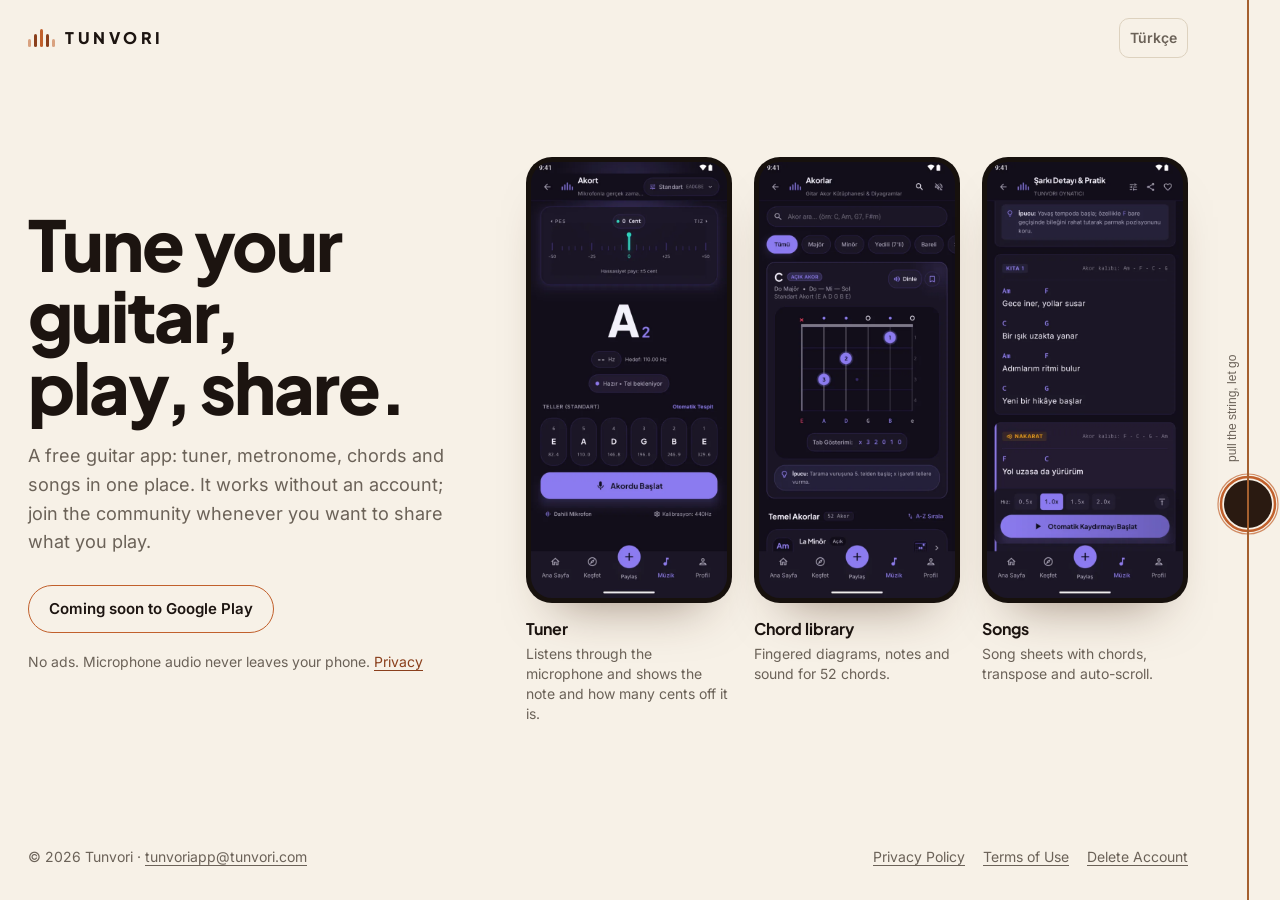
==== commit 7b7703b2: "Siteyi güncelle: telin arkasına ses deliği, fare yaklaşınca esneme" ====
--- a/en/index.html
+++ b/en/index.html
@@ -9,8 +9,8 @@
   <link rel="icon" href="/assets/favicon.svg" type="image/svg+xml">
   <link rel="alternate" hreflang="tr" href="https://tunvori.com/">
   <link rel="alternate" hreflang="en" href="https://tunvori.com/en/">
-  <link rel="stylesheet" href="/assets/site.css">
-  <script src="/assets/site.js"></script>
+  <link rel="stylesheet" href="/assets/site.css?v=3">
+  <script src="/assets/site.js?v=3"></script>
 </head>
 <body class="home">
   <header class="topbar">
--- a/assets/site.css
+++ b/assets/site.css
@@ -40,7 +40,9 @@
   --on-accent: #fffdf9;
   --link: #8a3f1c;
   --bar-mid: #8a3f1c;
-  --string: #8a4a26;
+  --string: #a5602f;
+  --hole: #2a1a11;
+  --rosette: #c1602c;
   --frame: #17110d;
   --frame-shadow: 0 30px 50px -30px rgba(70, 38, 18, 0.5);
   --headline: "Plus Jakarta Sans", "Inter", system-ui, sans-serif;
@@ -65,6 +67,8 @@
     --link: #a99df5;
     --bar-mid: #f3f1fa;
     --string: #cbc4e6;
+    --hole: #07050c;
+    --rosette: #8b7bf0;
     --frame: #050409;
     --frame-shadow: 0 0 0 1px rgba(243, 241, 250, 0.07);
   }
@@ -83,6 +87,8 @@
   --link: #a99df5;
   --bar-mid: #f3f1fa;
   --string: #cbc4e6;
+  --hole: #07050c;
+  --rosette: #8b7bf0;
   --frame: #050409;
   --frame-shadow: 0 0 0 1px rgba(243, 241, 250, 0.07);
 }
@@ -287,13 +293,16 @@
 .tel path { fill: none; stroke: var(--string); stroke-linecap: round; stroke-linejoin: round; }
 .tel .string { stroke-width: 2; }
 .tel .ghost { stroke-width: 2; opacity: 0; }
+.tel .hole { fill: var(--hole); }
+.tel .rosette { fill: none; stroke: var(--rosette); stroke-width: 2.5; }
+.tel .rosette.thin { stroke-width: 1.2; opacity: 0.7; }
 
 .tel-hint {
   position: absolute;
   top: 50%;
   right: calc(var(--zone) / 2 + 9px);
   writing-mode: vertical-rl;
-  transform: translateY(-50%) rotate(180deg);
+  transform: translateY(-100%) rotate(180deg);
   color: var(--muted);
   font-size: 12px;
   white-space: nowrap;
